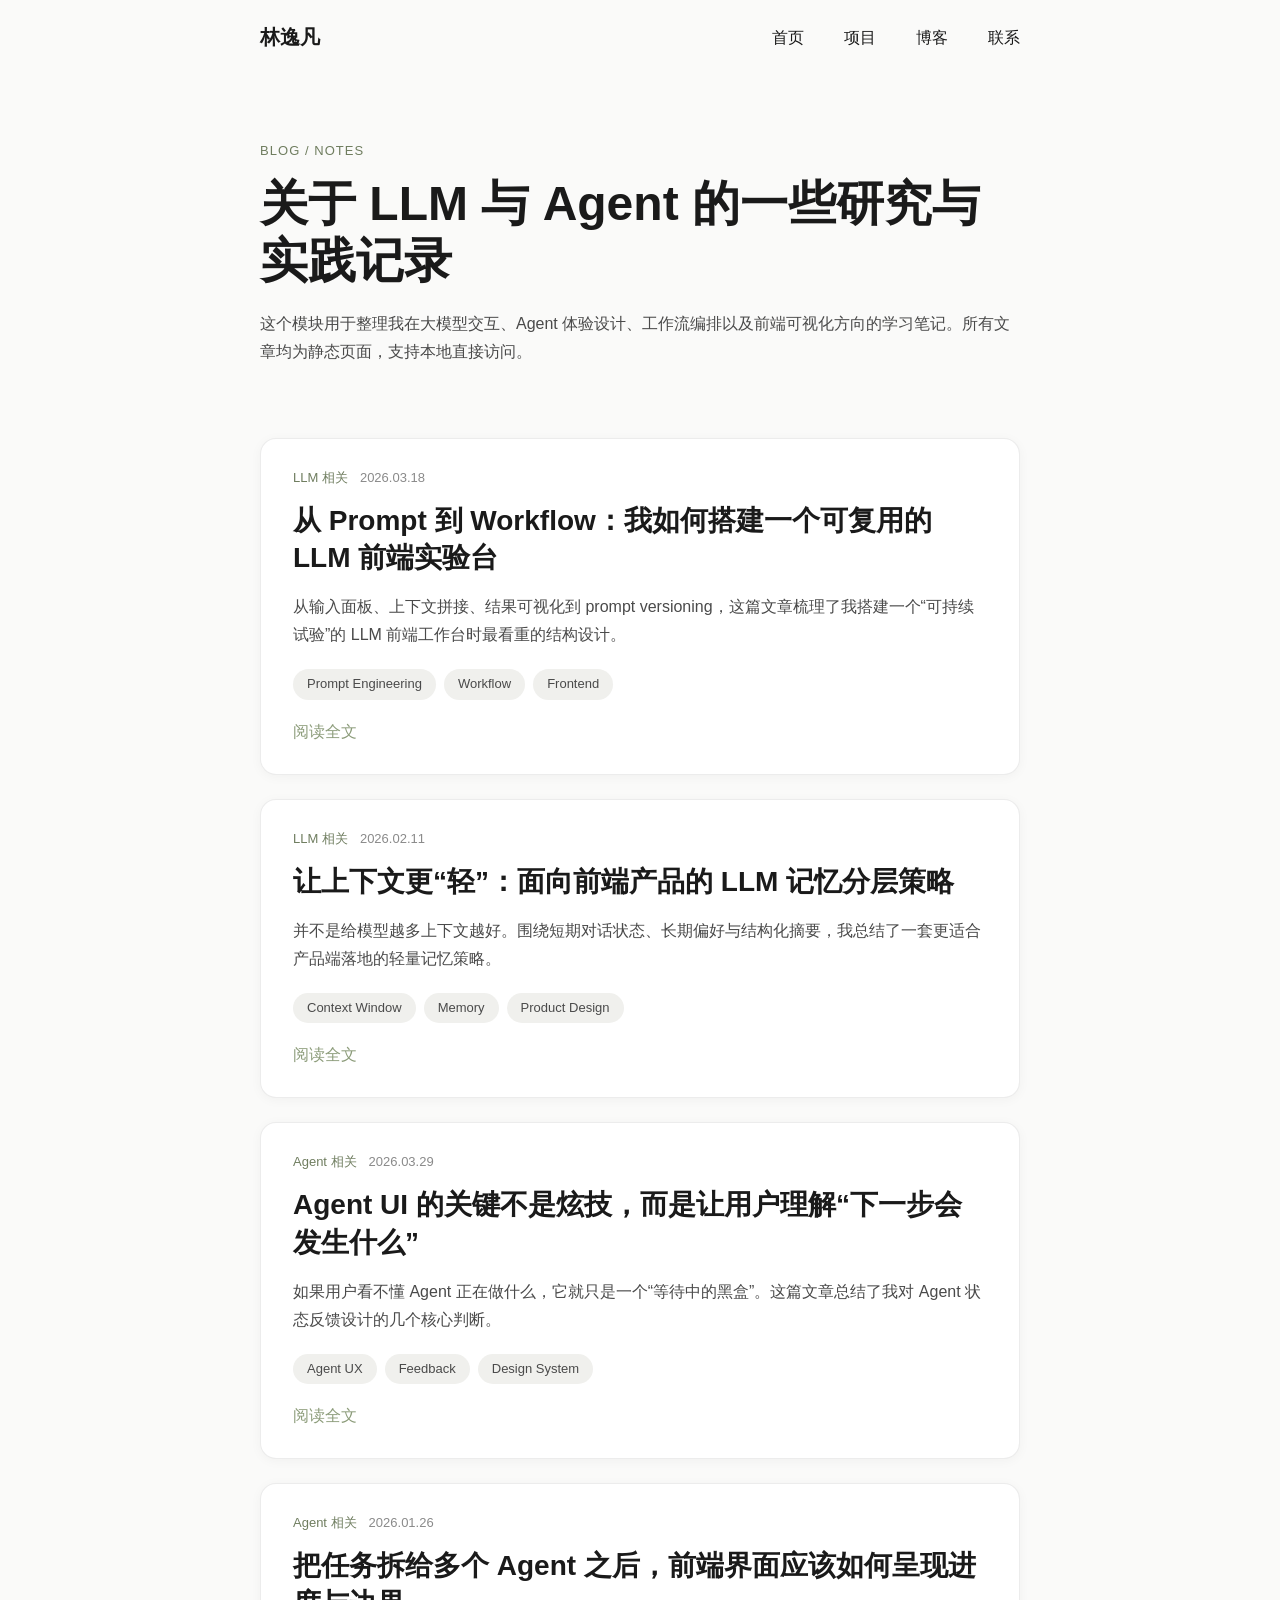
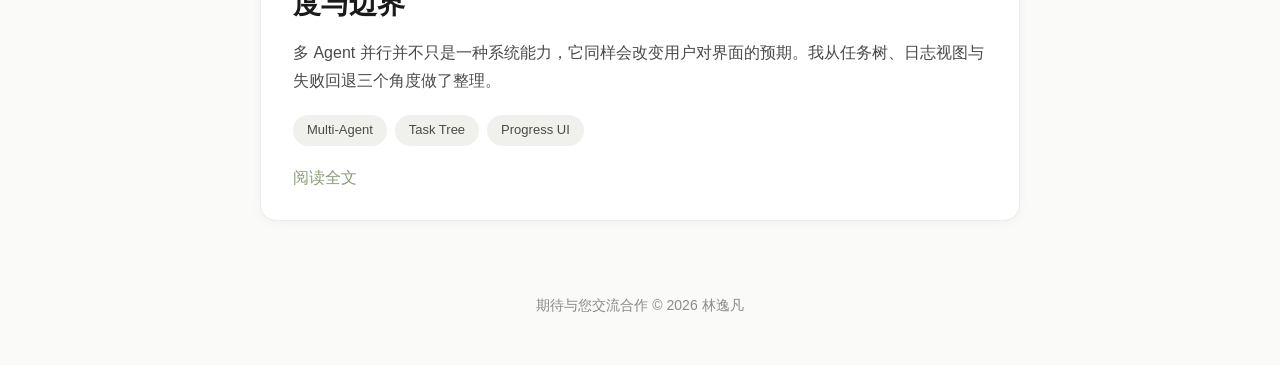
==== blog/index.html @ b5159fd4 "Create a static resume portfolio site with 3D interactions and blog routes. This adds a deploy-ready" ====
<!DOCTYPE html>
<html lang="zh-CN">
  <head>
    <meta charset="UTF-8" />
    <meta name="viewport" content="width=device-width, initial-scale=1.0" />
    <title>林逸凡 | 博客</title>
    <meta
      name="description"
      content="林逸凡的博客模块，包含 LLM 与 Agent 两个方向的技术文章。"
    />
    <link rel="stylesheet" href="../style.css" />
  </head>
  <body>
    <header class="site-header">
      <nav class="nav nav-scrolled" aria-label="主导航">
        <div class="nav__inner">
          <a class="nav__brand" href="../index.html">林逸凡</a>
          <div class="nav__links" aria-label="桌面端导航">
            <a href="../index.html">首页</a>
            <a href="../index.html#projects">项目</a>
            <a href="./index.html">博客</a>
            <a href="../index.html#contact">联系</a>
          </div>
          <button
            class="nav__toggle"
            type="button"
            aria-label="打开菜单"
            aria-expanded="false"
            aria-controls="mobile-menu"
          >
            <svg viewBox="0 0 24 24" aria-hidden="true">
              <path
                d="M4 7h16M4 12h16M4 17h16"
                fill="none"
                stroke="currentColor"
                stroke-linecap="round"
                stroke-width="1.8"
              />
            </svg>
          </button>
        </div>
      </nav>
      <div class="mobile-menu" id="mobile-menu" aria-hidden="true">
        <div class="mobile-menu__panel">
          <button class="mobile-menu__close" type="button" aria-label="关闭菜单">
            <svg viewBox="0 0 24 24" aria-hidden="true">
              <path
                d="M6 6l12 12M18 6L6 18"
                fill="none"
                stroke="currentColor"
                stroke-linecap="round"
                stroke-width="1.8"
              />
            </svg>
          </button>
          <div class="mobile-menu__links" aria-label="移动端导航">
            <a href="../index.html">首页</a>
            <a href="../index.html#projects">项目</a>
            <a href="./index.html">博客</a>
            <a href="../index.html#contact">联系</a>
          </div>
        </div>
      </div>
    </header>

    <main class="page-shell">
      <div class="container">
        <section class="page-hero">
          <p class="page-hero__eyebrow">Blog / Notes</p>
          <h1 class="page-hero__title">关于 LLM 与 Agent 的一些研究与实践记录</h1>
          <p class="page-hero__description">
            这个模块用于整理我在大模型交互、Agent 体验设计、工作流编排以及前端可视化方向的学习笔记。所有文章均为静态页面，支持本地直接访问。
          </p>
        </section>

        <section class="blog-layout" aria-label="博客列表">
          <article class="blog-list__item">
            <div class="blog-list__topline">
              <span class="blog-category">LLM 相关</span>
              <span>2026.03.18</span>
            </div>
            <h2 class="blog-list__title">从 Prompt 到 Workflow：我如何搭建一个可复用的 LLM 前端实验台</h2>
            <p class="blog-list__excerpt">
              从输入面板、上下文拼接、结果可视化到 prompt versioning，这篇文章梳理了我搭建一个“可持续试验”的 LLM 前端工作台时最看重的结构设计。
            </p>
            <div class="blog-list__tags">
              <span class="tag">Prompt Engineering</span>
              <span class="tag">Workflow</span>
              <span class="tag">Frontend</span>
            </div>
            <a class="blog-card__link" href="./posts/llm-prompt-workflow.html">阅读全文</a>
          </article>

          <article class="blog-list__item">
            <div class="blog-list__topline">
              <span class="blog-category">LLM 相关</span>
              <span>2026.02.11</span>
            </div>
            <h2 class="blog-list__title">让上下文更“轻”：面向前端产品的 LLM 记忆分层策略</h2>
            <p class="blog-list__excerpt">
              并不是给模型越多上下文越好。围绕短期对话状态、长期偏好与结构化摘要，我总结了一套更适合产品端落地的轻量记忆策略。
            </p>
            <div class="blog-list__tags">
              <span class="tag">Context Window</span>
              <span class="tag">Memory</span>
              <span class="tag">Product Design</span>
            </div>
            <a class="blog-card__link" href="./posts/llm-memory-layering.html">阅读全文</a>
          </article>

          <article class="blog-list__item">
            <div class="blog-list__topline">
              <span class="blog-category">Agent 相关</span>
              <span>2026.03.29</span>
            </div>
            <h2 class="blog-list__title">Agent UI 的关键不是炫技，而是让用户理解“下一步会发生什么”</h2>
            <p class="blog-list__excerpt">
              如果用户看不懂 Agent 正在做什么，它就只是一个“等待中的黑盒”。这篇文章总结了我对 Agent 状态反馈设计的几个核心判断。
            </p>
            <div class="blog-list__tags">
              <span class="tag">Agent UX</span>
              <span class="tag">Feedback</span>
              <span class="tag">Design System</span>
            </div>
            <a class="blog-card__link" href="./posts/agent-ui-feedback.html">阅读全文</a>
          </article>

          <article class="blog-list__item">
            <div class="blog-list__topline">
              <span class="blog-category">Agent 相关</span>
              <span>2026.01.26</span>
            </div>
            <h2 class="blog-list__title">把任务拆给多个 Agent 之后，前端界面应该如何呈现进度与边界</h2>
            <p class="blog-list__excerpt">
              多 Agent 并行并不只是一种系统能力，它同样会改变用户对界面的预期。我从任务树、日志视图与失败回退三个角度做了整理。
            </p>
            <div class="blog-list__tags">
              <span class="tag">Multi-Agent</span>
              <span class="tag">Task Tree</span>
              <span class="tag">Progress UI</span>
            </div>
            <a class="blog-card__link" href="./posts/agent-multistep-ux.html">阅读全文</a>
          </article>
        </section>
      </div>
    </main>

    <footer class="footer">
      <div class="container">
        <p class="footer__text">期待与您交流合作 © 2026 林逸凡</p>
      </div>
    </footer>

    <script src="../script.js"></script>
  </body>
</html>
---- style.css ----
:root {
  --color-bg: #fafaf9;
  --color-surface: #ffffff;
  --color-text: #1a1a1a;
  --color-text-secondary: #4a4a4a;
  --color-text-muted: #8a8a8a;
  --color-accent: #8c9c7a;
  --color-accent-hover: #6f7d5f;
  --color-border: #e8e8e8;
  --color-tag: #f0f0ed;
  --color-tag-hover: #e6e8e0;
  --shadow-card: 0 2px 12px rgba(0, 0, 0, 0.04);
  --shadow-card-hover: 0 12px 40px rgba(0, 0, 0, 0.06);
  --shadow-social-hover:
    0 0 0 6px rgba(140, 156, 122, 0.15),
    0 8px 30px rgba(0, 0, 0, 0.06);
  --transition-smooth: 0.5s cubic-bezier(0.2, 0.9, 0.3, 1);
  --radius-card: 16px;
  --radius-button: 8px;
  --radius-pill: 20px;
  --container-width: 760px;
  --space-section: 140px;
  --space-card: 40px;
}

*,
*::before,
*::after {
  box-sizing: border-box;
}

html {
  scroll-behavior: smooth;
}

body {
  margin: 0;
  font-family: -apple-system, BlinkMacSystemFont, "Segoe UI", Roboto, Helvetica, Arial, sans-serif;
  color: var(--color-text-secondary);
  background: var(--color-bg);
  font-size: 16px;
  line-height: 1.75;
  text-rendering: optimizeLegibility;
}

body.menu-open {
  overflow: hidden;
}

a,
button {
  -webkit-tap-highlight-color: transparent;
}

a {
  color: inherit;
  text-decoration: none;
}

button {
  border: 0;
  background: transparent;
  color: inherit;
  font: inherit;
}

button,
a,
.tag,
.skill-pill,
.social-card,
.project-card {
  cursor: pointer;
}

img,
svg {
  display: block;
  max-width: 100%;
}

:focus-visible {
  outline: 2px solid var(--color-accent);
  outline-offset: 4px;
}

.container {
  width: min(100%, var(--container-width));
  margin: 0 auto;
}

.site-header {
  position: fixed;
  top: 0;
  left: 0;
  z-index: 20;
  width: 100%;
}

.nav {
  transition:
    background-color 0.3s ease,
    border-color 0.3s ease,
    box-shadow 0.3s ease,
    backdrop-filter 0.3s ease;
}

.nav.nav-scrolled {
  background: rgba(250, 250, 249, 0.85);
  backdrop-filter: blur(12px);
  border-bottom: 1px solid rgba(232, 232, 232, 0.95);
}

.nav__inner {
  width: min(100%, calc(var(--container-width) + 64px));
  margin: 0 auto;
  padding: 20px 32px;
  display: flex;
  align-items: center;
  justify-content: space-between;
}

.nav__brand {
  font-size: 20px;
  font-weight: 600;
  color: var(--color-text);
}

.nav__links {
  display: flex;
  align-items: center;
  gap: 40px;
}

.nav__links a {
  font-size: 16px;
  font-weight: 500;
  color: var(--color-text);
  transition: color 0.25s ease;
}

.nav__links a:hover,
.nav__brand:hover,
.mobile-menu__links a:hover {
  color: var(--color-accent);
}

.nav__toggle,
.mobile-menu__close {
  display: none;
  align-items: center;
  justify-content: center;
  width: 44px;
  height: 44px;
  color: var(--color-text);
}

.nav__toggle svg,
.mobile-menu__close svg {
  width: 24px;
  height: 24px;
}

.mobile-menu {
  position: fixed;
  inset: 0;
  background: rgba(250, 250, 249, 0.92);
  opacity: 0;
  visibility: hidden;
  pointer-events: none;
  transition:
    opacity 0.3s ease,
    visibility 0.3s ease;
}

.mobile-menu.is-open {
  opacity: 1;
  visibility: visible;
  pointer-events: auto;
}

.mobile-menu__panel {
  position: relative;
  min-height: 100vh;
  background: var(--color-bg);
  transform: translateY(-100%);
  transition: transform 0.4s cubic-bezier(0.2, 0.9, 0.3, 1);
}

.mobile-menu.is-open .mobile-menu__panel {
  transform: translateY(0);
}

.mobile-menu__close {
  position: absolute;
  top: 20px;
  right: 20px;
}

.mobile-menu__links {
  min-height: 100vh;
  display: flex;
  flex-direction: column;
  align-items: center;
  justify-content: center;
  gap: 32px;
}

.mobile-menu__links a {
  font-size: 24px;
  font-weight: 500;
  color: var(--color-text);
}

.page {
  padding: 0 32px;
}

.section {
  padding: var(--space-section) 0;
}

.section--hero {
  min-height: 100vh;
  display: flex;
  align-items: center;
  padding-top: 112px;
  position: relative;
  overflow: hidden;
}

.section-divider {
  border-top: 1px solid var(--color-border);
}

.section-heading {
  display: flex;
  align-items: center;
  gap: 16px;
  margin-bottom: 40px;
}

.section-heading__bar {
  width: 4px;
  height: 40px;
  border-radius: 999px;
  background: var(--color-accent);
}

.section-heading__title {
  margin: 0;
  font-size: 32px;
  line-height: 1.4;
  font-weight: 600;
  color: var(--color-text);
}

.hero__content {
  max-width: 720px;
  position: relative;
  z-index: 1;
}

.hero__scene {
  position: absolute;
  inset: 0;
  pointer-events: none;
  overflow: hidden;
}

.hero__canvas {
  width: 100%;
  height: 100%;
  opacity: 0.55;
}

.hero__eyebrow {
  margin: 0 0 16px;
  font-size: 14px;
  color: var(--color-text-muted);
  letter-spacing: 0.08em;
  text-transform: uppercase;
}

.hero__title {
  margin: 0;
  font-size: 56px;
  line-height: 1.2;
  font-weight: 700;
  color: var(--color-text);
  display: flex;
  flex-direction: column;
  gap: 8px;
}

.hero__typing {
  display: inline-flex;
  align-items: center;
  gap: 8px;
  min-height: 1.2em;
  color: var(--color-accent-hover);
}

.hero__typing-text {
  display: inline-block;
}

.hero__typing-caret {
  width: 3px;
  height: 0.95em;
  background: rgba(111, 125, 95, 0.8);
  animation: typing-caret 0.9s steps(1) infinite;
}

.hero__subtitle {
  margin: 24px 0 0;
  font-size: 20px;
  line-height: 1.6;
  color: var(--color-text-secondary);
  display: inline-flex;
  align-items: center;
  gap: 14px;
}

.hero__subtitle-accent {
  width: 3px;
  height: 24px;
  border-radius: 999px;
  background: var(--color-accent);
}

.hero__description {
  margin: 24px 0 0;
  max-width: 680px;
}

.hero__actions {
  margin-top: 40px;
  display: flex;
  flex-wrap: wrap;
  gap: 16px;
}

.button {
  display: inline-flex;
  align-items: center;
  justify-content: center;
  min-width: 148px;
  padding: 12px 22px;
  border-radius: var(--radius-button);
  border: 2px solid var(--color-accent);
  font-weight: 500;
  transition: all 0.25s ease;
}

.button--outline {
  color: var(--color-accent);
  background: transparent;
}

.button--outline:hover {
  background: var(--color-accent);
  color: #ffffff;
}

.timeline {
  position: relative;
  display: flex;
  flex-direction: column;
  gap: var(--space-card);
  padding-left: 28px;
}

.timeline::before {
  content: "";
  position: absolute;
  top: 6px;
  bottom: 6px;
  left: 4px;
  width: 1px;
  background: var(--color-border);
}

.timeline__item {
  position: relative;
  display: flex;
  gap: 20px;
}

.timeline__marker {
  position: absolute;
  top: 10px;
  left: -28px;
  width: 8px;
  height: 8px;
  border-radius: 50%;
  background: var(--color-accent);
}

.timeline__meta,
.project-card__date {
  margin: 0 0 8px;
  font-size: 14px;
  color: var(--color-text-muted);
}

.timeline__title,
.project-card__title {
  margin: 0;
  font-size: 22px;
  line-height: 1.45;
  font-weight: 600;
  color: var(--color-text);
}

.timeline__text,
.project-card__description {
  margin: 12px 0 0;
}

.project-list,
.skill-groups,
.blog-preview {
  display: flex;
  flex-direction: column;
  gap: var(--space-card);
}

.project-card {
  position: relative;
  padding: 32px;
  background: var(--color-surface);
  border: 1px solid rgba(232, 232, 232, 0.7);
  border-radius: var(--radius-card);
  box-shadow: var(--shadow-card);
  transition:
    transform 0.35s ease,
    box-shadow 0.35s ease;
}

.project-card:hover {
  transform: translateY(-4px);
  box-shadow: var(--shadow-card-hover);
}

.project-card--3d {
  transform-style: preserve-3d;
  perspective: 1200px;
  overflow: hidden;
}

.project-card__visual {
  position: absolute;
  inset: 0;
  pointer-events: none;
  transform-style: preserve-3d;
}

.project-card__glow {
  position: absolute;
  top: 18%;
  right: 10%;
  width: 180px;
  height: 180px;
  border-radius: 50%;
  background: radial-gradient(circle, rgba(140, 156, 122, 0.22) 0%, rgba(140, 156, 122, 0) 72%);
  transform: translateZ(30px);
}

.project-card__plane {
  position: absolute;
  border: 1px solid rgba(140, 156, 122, 0.18);
  border-radius: 20px;
  background: linear-gradient(135deg, rgba(255, 255, 255, 0.68), rgba(240, 240, 237, 0.3));
}

.project-card__plane--back {
  inset: 18px 22px auto auto;
  width: 128px;
  height: 96px;
  transform: rotate(18deg) translateZ(10px);
}

.project-card__plane--front {
  inset: auto auto 28px 34px;
  width: 100px;
  height: 72px;
  transform: rotate(-14deg) translateZ(36px);
}

.project-card__orbit {
  position: absolute;
  top: 48px;
  left: 50%;
  width: 180px;
  height: 180px;
  margin-left: -90px;
  border: 1px dashed rgba(140, 156, 122, 0.26);
  border-radius: 50%;
  transform: translateZ(22px);
}

.project-card__header,
.project-card__description,
.tag-list,
.project-card__footer {
  position: relative;
  z-index: 1;
}

.project-card__footer {
  margin-top: 24px;
  display: flex;
  flex-wrap: wrap;
  gap: 10px;
}

.project-card__metric {
  display: inline-flex;
  align-items: center;
  padding: 6px 12px;
  border-radius: 999px;
  background: rgba(140, 156, 122, 0.1);
  color: var(--color-accent-hover);
  font-size: 13px;
}

.tag-list,
.skill-list {
  margin-top: 20px;
  display: flex;
  flex-wrap: wrap;
  gap: 10px 8px;
}

.tag,
.skill-pill {
  display: inline-flex;
  align-items: center;
  justify-content: center;
  padding: 4px 14px;
  border-radius: var(--radius-pill);
  background: var(--color-tag);
  color: var(--color-text-secondary);
}

.tag {
  font-size: 13px;
}

.skill-group__label {
  margin: 0 0 16px;
  font-size: 14px;
  color: var(--color-text-muted);
}

.skill-pill {
  font-size: 14px;
  transition:
    transform 0.3s ease,
    background-color 0.3s ease,
    box-shadow 0.3s ease;
}

.skill-pill:hover {
  background: var(--color-tag-hover);
  transform: translateY(-3px);
  box-shadow: 0 6px 18px rgba(0, 0, 0, 0.06);
}

.social-grid {
  display: grid;
  grid-template-columns: repeat(auto-fit, minmax(160px, 1fr));
  gap: 20px;
}

.blog-preview {
  gap: 24px;
}

.blog-card {
  padding: 28px 32px;
  background: var(--color-surface);
  border: 1px solid rgba(232, 232, 232, 0.8);
  border-radius: var(--radius-card);
  box-shadow: var(--shadow-card);
}

.blog-card__meta {
  margin: 0 0 8px;
  font-size: 13px;
  color: var(--color-accent-hover);
  letter-spacing: 0.04em;
  text-transform: uppercase;
}

.blog-card__title {
  margin: 0;
  font-size: 24px;
  line-height: 1.45;
  color: var(--color-text);
}

.blog-card__excerpt {
  margin: 16px 0 0;
}

.blog-card__link {
  display: inline-flex;
  margin-top: 18px;
  color: var(--color-accent);
  font-weight: 500;
}

.blog-card__link:hover {
  color: var(--color-accent-hover);
}

.blog-preview__actions {
  margin-top: 32px;
}

.page-shell {
  padding: 140px 32px 72px;
}

.page-hero {
  padding-bottom: 72px;
}

.page-hero__eyebrow {
  margin: 0 0 12px;
  font-size: 13px;
  letter-spacing: 0.08em;
  text-transform: uppercase;
  color: var(--color-accent-hover);
}

.page-hero__title {
  margin: 0;
  font-size: 48px;
  line-height: 1.2;
  color: var(--color-text);
}

.page-hero__description {
  margin: 20px 0 0;
  max-width: 760px;
}

.blog-layout {
  display: grid;
  gap: 24px;
}

.blog-list {
  display: grid;
  gap: 24px;
}

.blog-list__item,
.article-card {
  padding: 28px 32px;
  background: var(--color-surface);
  border: 1px solid rgba(232, 232, 232, 0.8);
  border-radius: var(--radius-card);
  box-shadow: var(--shadow-card);
}

.blog-list__topline,
.article-meta {
  display: flex;
  flex-wrap: wrap;
  gap: 12px;
  margin-bottom: 12px;
  font-size: 13px;
  color: var(--color-text-muted);
}

.blog-category {
  color: var(--color-accent-hover);
}

.blog-list__title,
.article-title {
  margin: 0;
  font-size: 28px;
  line-height: 1.35;
  color: var(--color-text);
}

.blog-list__excerpt,
.article-summary {
  margin: 16px 0 0;
}

.blog-list__tags,
.article-tags {
  margin-top: 20px;
  display: flex;
  flex-wrap: wrap;
  gap: 8px;
}

.article-layout {
  display: grid;
  gap: 32px;
}

.article-content {
  padding: 32px;
  background: var(--color-surface);
  border: 1px solid rgba(232, 232, 232, 0.8);
  border-radius: var(--radius-card);
  box-shadow: var(--shadow-card);
}

.article-content h2 {
  margin: 40px 0 12px;
  font-size: 28px;
  line-height: 1.4;
  color: var(--color-text);
}

.article-content p {
  margin: 0 0 18px;
}

.article-content ul {
  margin: 0 0 20px;
  padding-left: 20px;
}

.article-content li + li {
  margin-top: 8px;
}

.article-nav {
  display: flex;
  flex-wrap: wrap;
  gap: 16px;
}

.social-card {
  min-height: 120px;
  padding: 24px 18px;
  display: flex;
  flex-direction: column;
  align-items: center;
  justify-content: center;
  text-align: center;
  gap: 10px;
  background: var(--color-surface);
  border: 1px solid rgba(232, 232, 232, 0.7);
  border-radius: var(--radius-card);
  box-shadow: var(--shadow-card);
  transition:
    transform 0.35s ease,
    box-shadow 0.35s ease;
}

.social-card:hover {
  transform: scale(1.03);
  box-shadow: var(--shadow-social-hover);
}

.social-card__icon {
  width: 24px;
  height: 24px;
  color: var(--color-accent);
}

.social-card__name {
  font-size: 16px;
  font-weight: 500;
  color: var(--color-text);
}

.social-card__meta,
.footer__text {
  font-size: 14px;
  color: var(--color-text-muted);
}

.footer {
  padding: 0 32px 48px;
}

.footer__text {
  margin: 0;
  text-align: center;
}

.section-hidden {
  opacity: 0;
  transform: translateY(40px);
  transition:
    opacity var(--transition-smooth),
    transform var(--transition-smooth);
}

.section-visible {
  opacity: 1;
  transform: translateY(0);
}

@keyframes typing-caret {
  0%,
  49% {
    opacity: 1;
  }

  50%,
  100% {
    opacity: 0;
  }
}

@media (max-width: 1024px) and (min-width: 769px) {
  .page,
  .footer {
    padding-left: 40px;
    padding-right: 40px;
  }

  .nav__inner {
    width: min(100%, calc(var(--container-width) + 80px));
    padding-left: 40px;
    padding-right: 40px;
  }
}

@media (max-width: 768px) {
  .page,
  .footer {
    padding-left: 20px;
    padding-right: 20px;
  }

  .nav__inner {
    padding: 18px 20px;
  }

  .nav__links {
    display: none;
  }

  .nav__toggle,
  .mobile-menu__close {
    display: inline-flex;
  }

  .section {
    padding: 108px 0;
  }

  .section--hero {
    padding-top: 96px;
  }

  .hero__title {
    font-size: 40px;
  }

  .hero__canvas {
    opacity: 0.42;
  }

  .hero__subtitle {
    align-items: flex-start;
  }

  .hero__actions {
    flex-direction: column;
    align-items: stretch;
  }

  .button {
    width: 100%;
  }

  .timeline {
    padding-left: 20px;
  }

  .timeline__marker {
    left: -20px;
  }

  .project-card {
    padding: 24px;
  }

  .blog-card,
  .blog-list__item,
  .article-card,
  .article-content {
    padding: 24px;
  }

  .page-shell {
    padding: 120px 20px 56px;
  }

  .page-hero__title {
    font-size: 36px;
  }

  .social-grid {
    grid-template-columns: repeat(2, minmax(0, 1fr));
  }
}

@media (max-width: 560px) {
  .section-heading {
    align-items: flex-start;
  }

  .social-grid {
    grid-template-columns: 1fr;
  }
}

@media (prefers-reduced-motion: reduce) {
  html {
    scroll-behavior: auto;
  }

  *,
  *::before,
  *::after {
    animation: none !important;
    transition: none !important;
  }
}
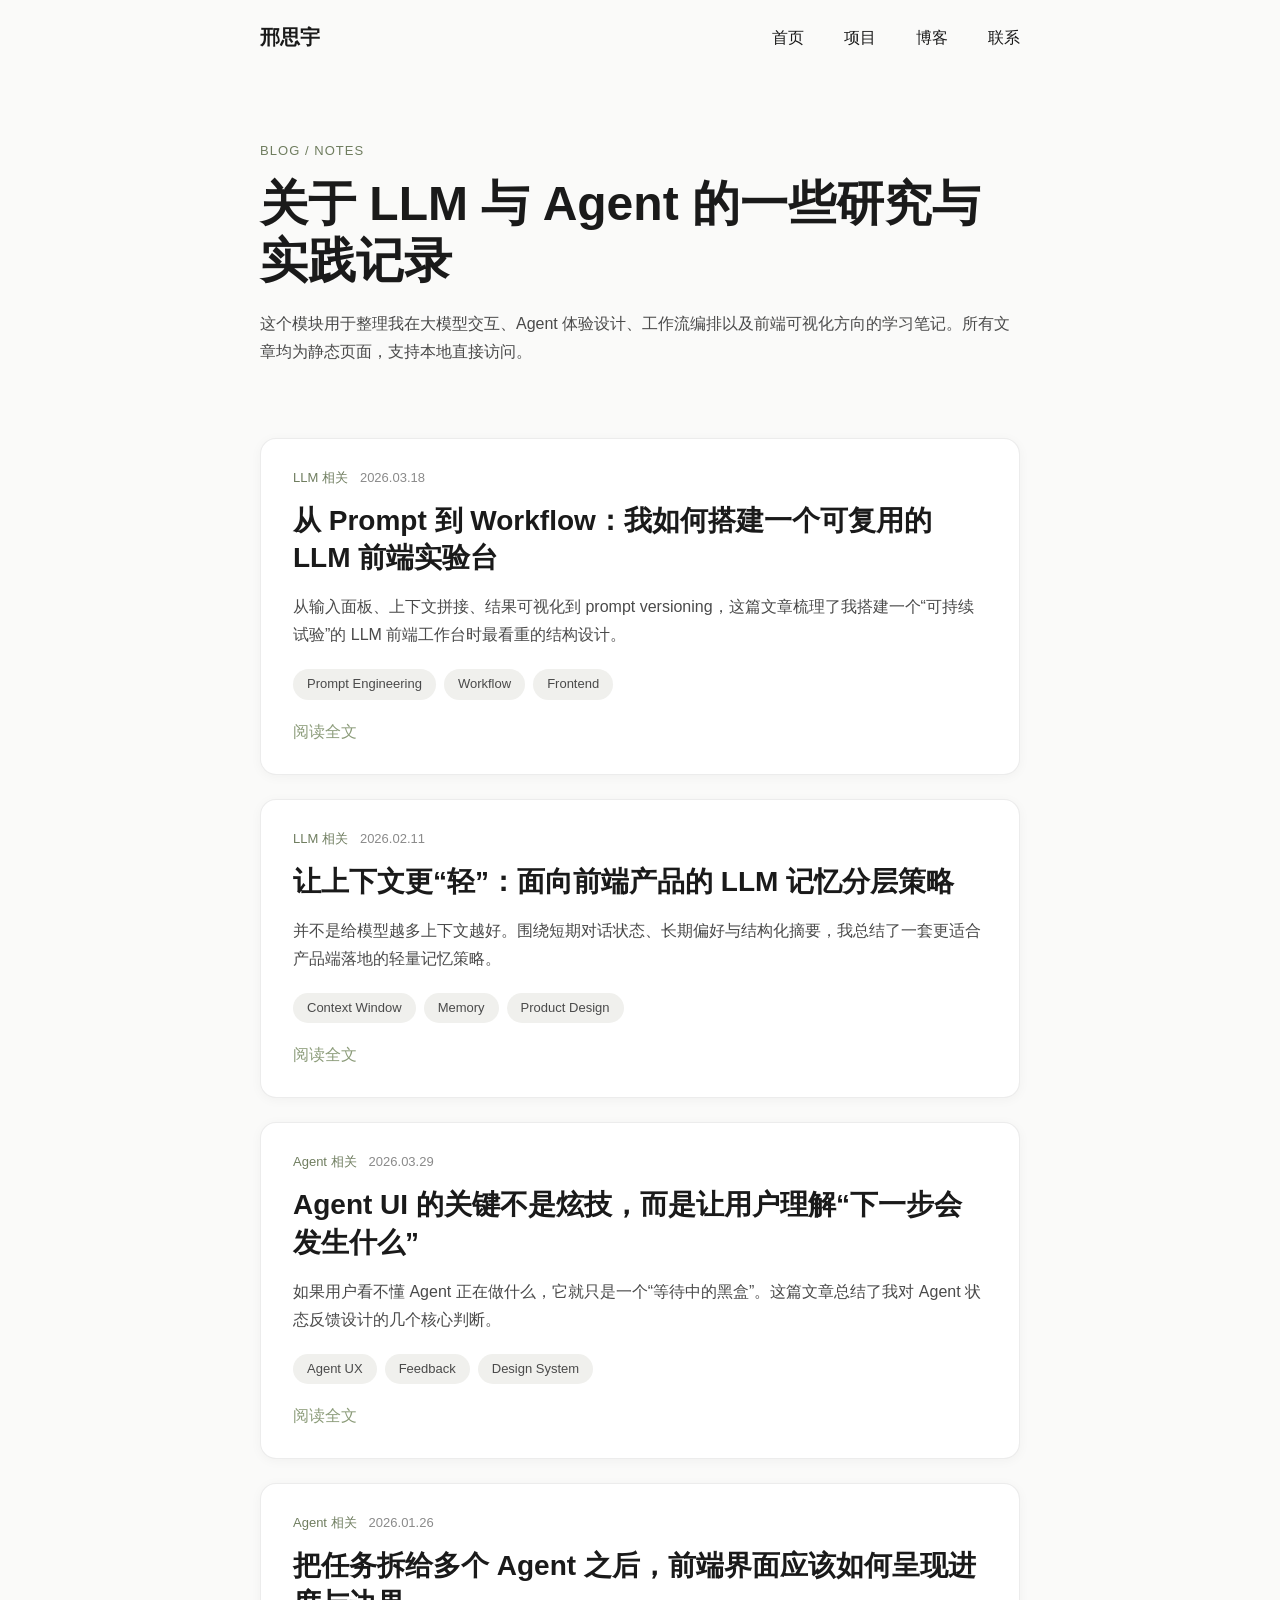
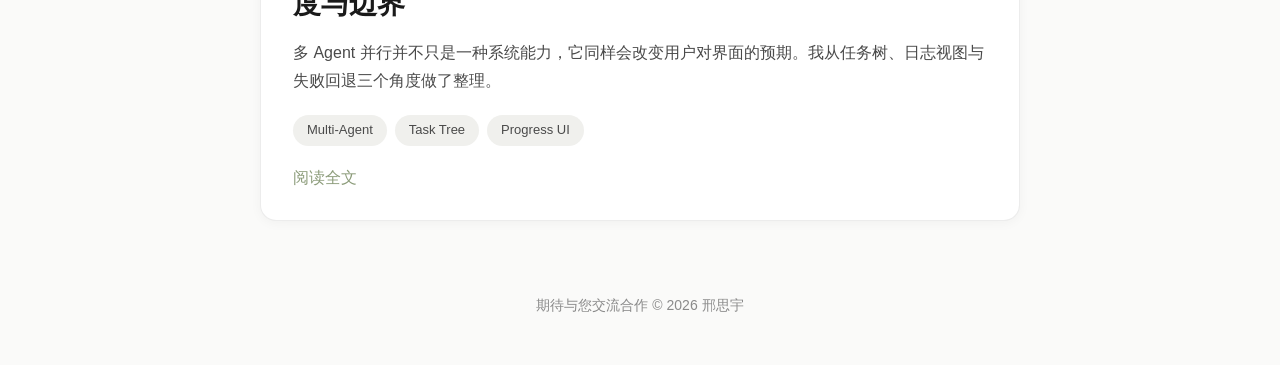
==== commit ef156598: "update portfolio content and opensource section" ====
--- a/blog/index.html
+++ b/blog/index.html
@@ -3,10 +3,10 @@
   <head>
     <meta charset="UTF-8" />
     <meta name="viewport" content="width=device-width, initial-scale=1.0" />
-    <title>林逸凡 | 博客</title>
+    <title>邢思宇 | 博客</title>
     <meta
       name="description"
-      content="林逸凡的博客模块，包含 LLM 与 Agent 两个方向的技术文章。"
+      content="邢思宇的博客模块，包含 LLM 与 Agent 两个方向的技术文章。"
     />
     <link rel="stylesheet" href="../style.css" />
   </head>
@@ -14,7 +14,7 @@
     <header class="site-header">
       <nav class="nav nav-scrolled" aria-label="主导航">
         <div class="nav__inner">
-          <a class="nav__brand" href="../index.html">林逸凡</a>
+          <a class="nav__brand" href="../index.html">邢思宇</a>
           <div class="nav__links" aria-label="桌面端导航">
             <a href="../index.html">首页</a>
             <a href="../index.html#projects">项目</a>
@@ -147,7 +147,7 @@
 
     <footer class="footer">
       <div class="container">
-        <p class="footer__text">期待与您交流合作 © 2026 林逸凡</p>
+        <p class="footer__text">期待与您交流合作 © 2026 邢思宇</p>
       </div>
     </footer>
 
